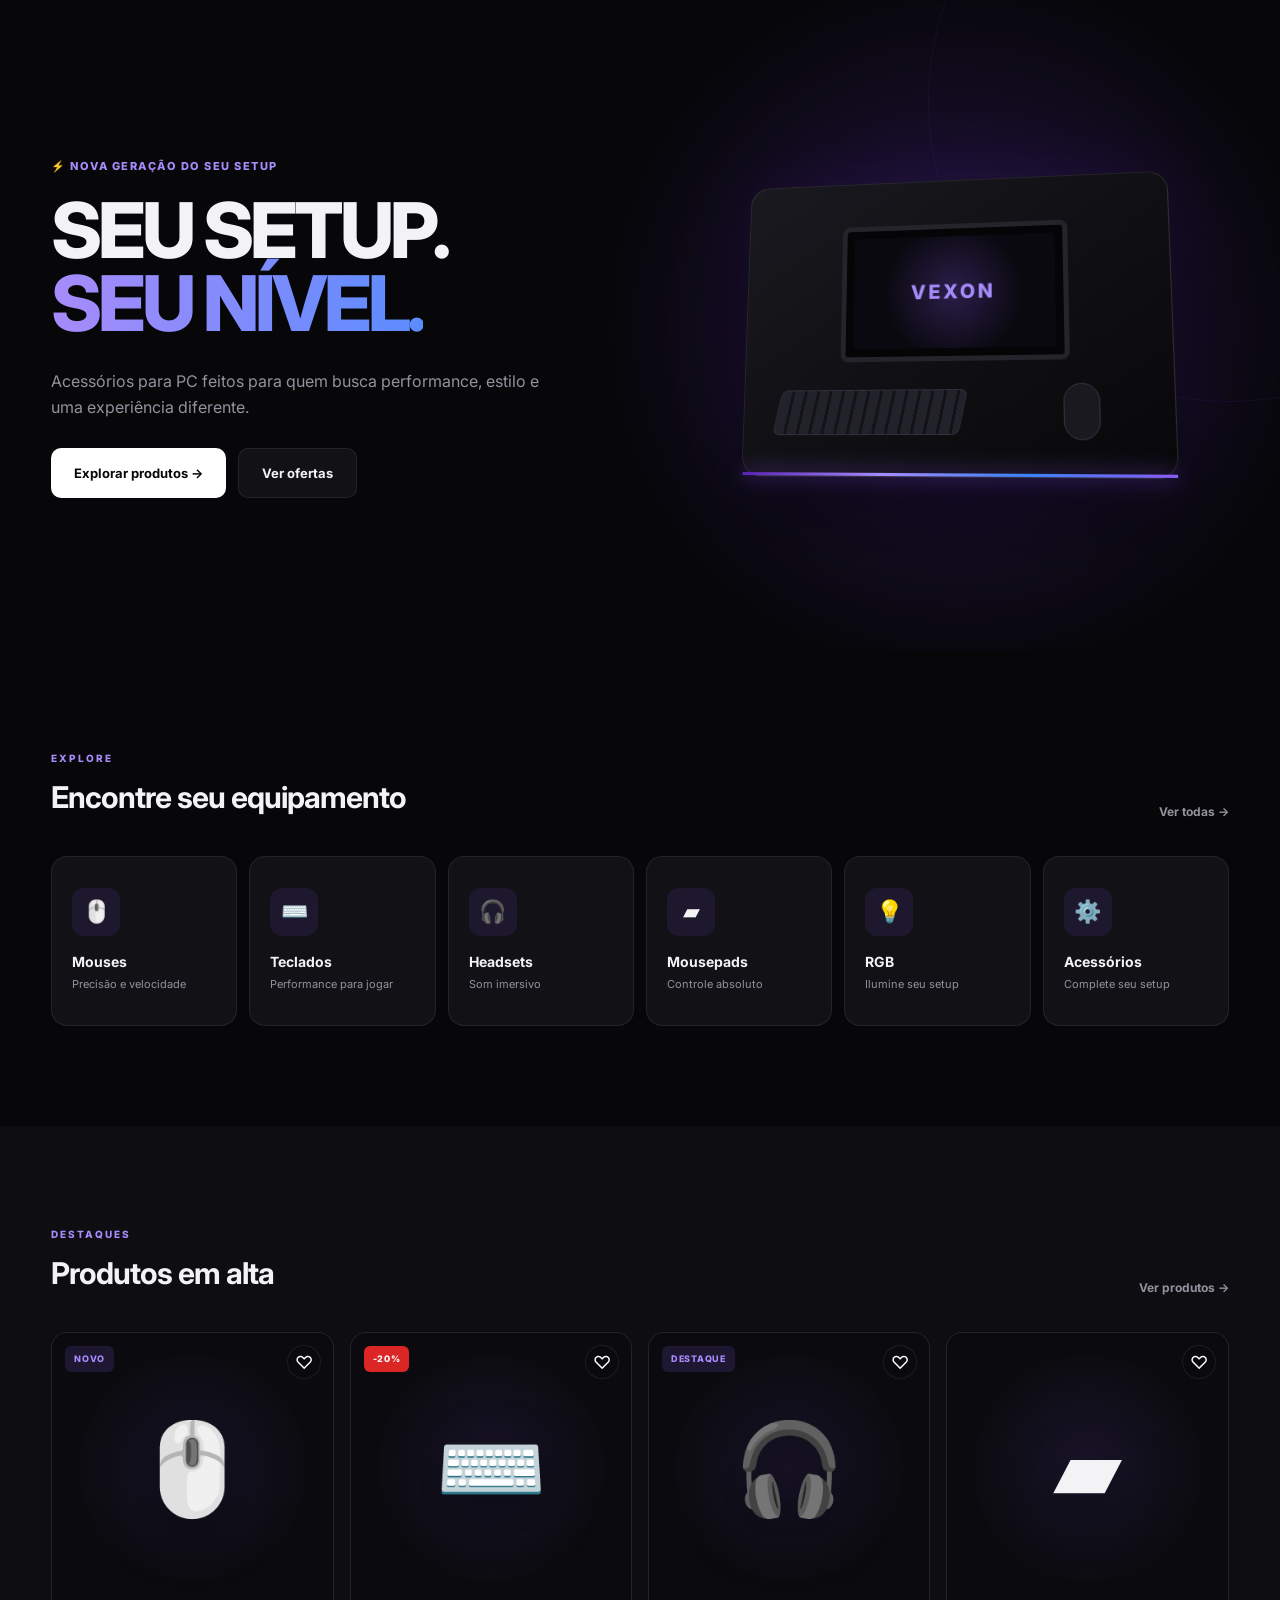
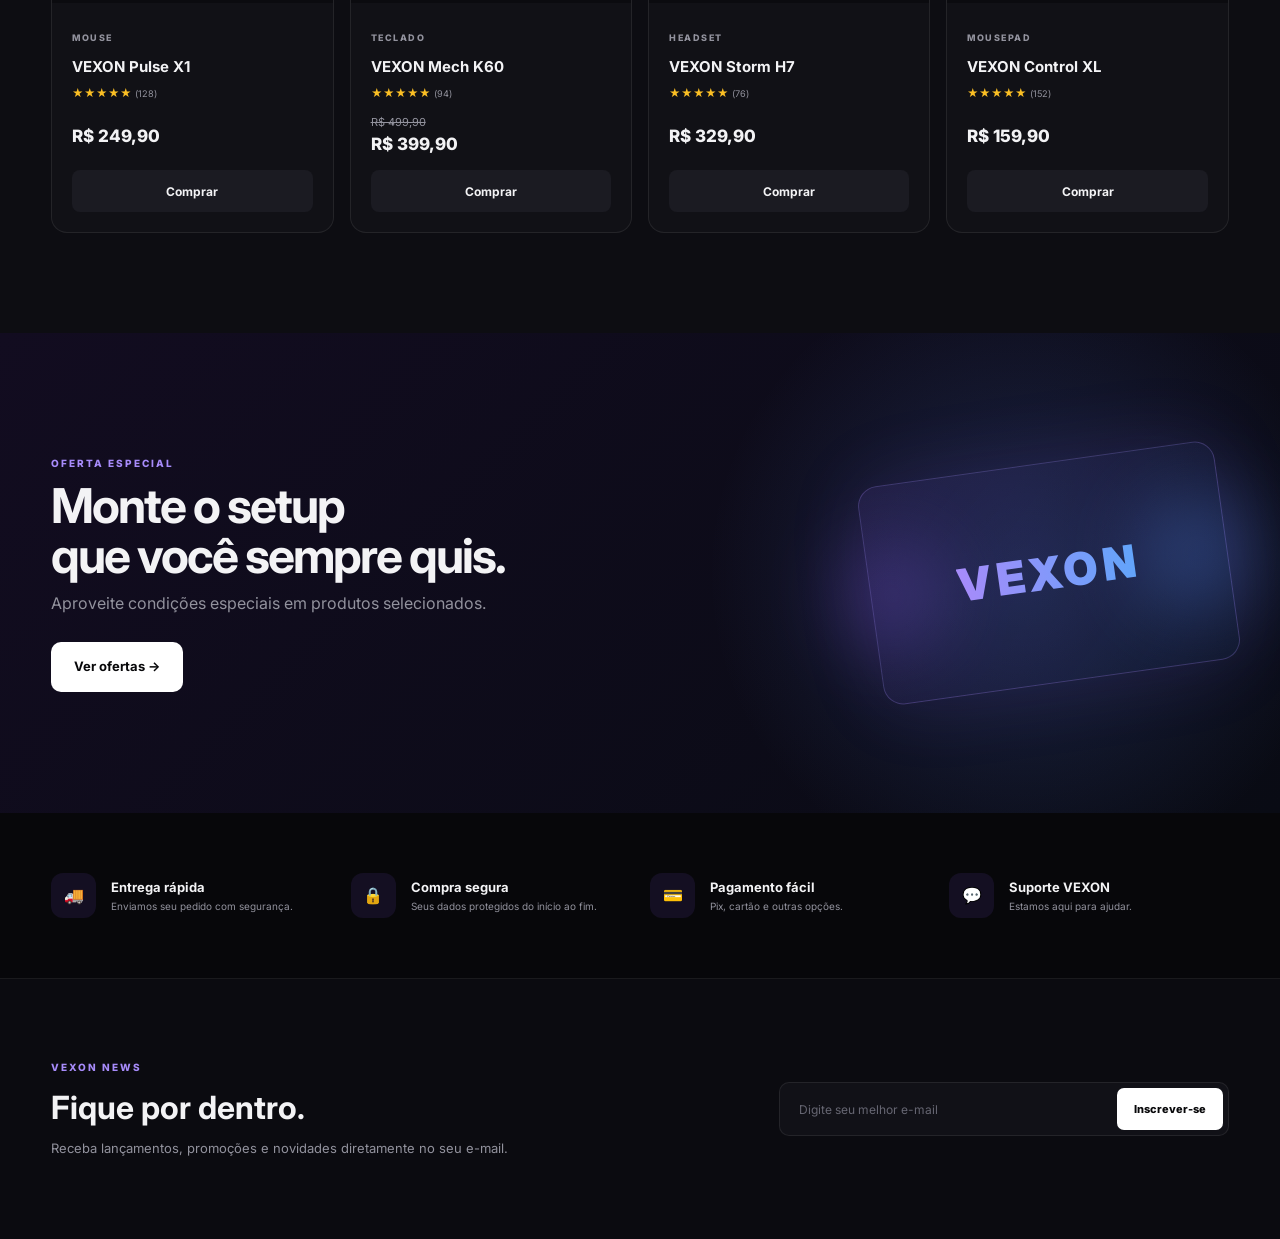
==== index.html @ e491b1be "Add files via upload" ====
<!DOCTYPE html>
    <html lang="pt-BR">
    <head>
        <meta charset="UTF-8">
        <meta name="viewport" content="width=device-width, initial-scale=1.0">
        <meta name="description" content="VEXON - Acessórios para PC. Seu setup, seu nível.">
        <title>VEXON | Seu setup, seu nível.</title>
        <link rel="stylesheet" href="style.css">
        <script src="js/utils.js" defer></script>
        <script src="js/produtos.js" defer></script>
        <script src="js/layout.js" defer></script>
        <script src="js/carrinho.js" defer></script>
        <script src="js/auth.js" defer></script>
        <script src="js/checkout.js" defer></script>
    </head>

    <body>
        
        

        <main>

            <!-- HERO -->
            <section class="hero">
                <div class="container hero-content">

                    <div class="hero-text">
                        <span class="hero-tag">⚡ NOVA GERAÇÃO DO SEU SETUP</span>

                        <h1>
                            SEU SETUP.<br>
                            <span>SEU NÍVEL.</span>
                        </h1>

                        <p>
                            Acessórios para PC feitos para quem busca
                            performance, estilo e uma experiência diferente.
                        </p>

                        <div class="hero-buttons">
                            <a href="produtos.html" class="btn btn-primary">
                                Explorar produtos →
                            </a>

                            <a href="ofertas.html" class="btn btn-secondary">
                                Ver ofertas
                            </a>
                        </div>
                    </div>

                    <div class="hero-visual">
                        <div class="glow"></div>

                        <div class="setup-card">
                            <div class="setup-lights"></div>

                            <div class="setup-monitor">
                                <div class="monitor-screen">
                                    <span>VEXON</span>
                                </div>
                            </div>

                            <div class="setup-keyboard"></div>
                            <div class="setup-mouse"></div>
                        </div>
                    </div>

                </div>
            </section>

            <!-- CATEGORIAS -->
            <section class="categories section">
                <div class="container">

                    <div class="section-heading">
                        <div>
                            <span class="section-label">EXPLORE</span>
                            <h2>Encontre seu equipamento</h2>
                        </div>

                        <a href="categorias.html" class="see-all">
                            Ver todas →
                        </a>
                    </div>

                    <div class="category-grid">

                        <a href="produtos.html?categoria=mouse" class="category-card">
                            <div class="category-icon">🖱️</div>
                            <h3>Mouses</h3>
                            <p>Precisão e velocidade</p>
                        </a>

                        <a href="produtos.html?categoria=teclado" class="category-card">
                            <div class="category-icon">⌨️</div>
                            <h3>Teclados</h3>
                            <p>Performance para jogar</p>
                        </a>

                        <a href="produtos.html?categoria=headset" class="category-card">
                            <div class="category-icon">🎧</div>
                            <h3>Headsets</h3>
                            <p>Som imersivo</p>
                        </a>

                        <a href="produtos.html?categoria=mousepad" class="category-card">
                            <div class="category-icon">▰</div>
                            <h3>Mousepads</h3>
                            <p>Controle absoluto</p>
                        </a>

                        <a href="produtos.html?categoria=rgb" class="category-card">
                            <div class="category-icon">💡</div>
                            <h3>RGB</h3>
                            <p>Ilumine seu setup</p>
                        </a>

                        <a href="produtos.html?categoria=acessorios" class="category-card">
                            <div class="category-icon">⚙️</div>
                            <h3>Acessórios</h3>
                            <p>Complete seu setup</p>
                        </a>

                    </div>

                </div>
            </section>

            <!-- PRODUTOS EM DESTAQUE -->
            <section class="products section">
                <div class="container">

                    <div class="section-heading">
                        <div>
                            <span class="section-label">DESTAQUES</span>
                            <h2>Produtos em alta</h2>
                        </div>

                        <a href="produtos.html" class="see-all">
                            Ver produtos →
                        </a>
                    </div>

                    <div class="product-grid">

                        <!-- PRODUTO 1 -->
                        <article class="product-card">

                            <div class="product-image">
                                <span class="product-badge">NOVO</span>
                                <div class="product-placeholder mouse">
                                    🖱️
                                </div>
                                <button class="favorite" aria-label="Adicionar aos favoritos">
                                    ♡
                                </button>
                            </div>

                            <div class="product-info">
                                <span class="product-category">MOUSE</span>

                                <h3>VEXON Pulse X1</h3>

                                <p class="rating">★★★★★ <small>(128)</small></p>

                                <div class="price">
                                    <span>R$ 249,90</span>
                                </div>

                                <a href="produto.html" class="product-button">
                                    Comprar
                                </a>
                            </div>

                        </article>

                        <!-- PRODUTO 2 -->
                        <article class="product-card">

                            <div class="product-image">
                                <span class="product-badge sale">-20%</span>
                                <div class="product-placeholder keyboard">
                                    ⌨️
                                </div>
                                <button class="favorite" aria-label="Adicionar aos favoritos">
                                    ♡
                                </button>
                            </div>

                            <div class="product-info">
                                <span class="product-category">TECLADO</span>

                                <h3>VEXON Mech K60</h3>

                                <p class="rating">★★★★★ <small>(94)</small></p>

                                <div class="price">
                                    <del>R$ 499,90</del>
                                    <span>R$ 399,90</span>
                                </div>

                                <a href="produto.html" class="product-button">
                                    Comprar
                                </a>
                            </div>

                        </article>

                        <!-- PRODUTO 3 -->
                        <article class="product-card">

                            <div class="product-image">
                                <span class="product-badge">DESTAQUE</span>
                                <div class="product-placeholder headset">
                                    🎧
                                </div>
                                <button class="favorite" aria-label="Adicionar aos favoritos">
                                    ♡
                                </button>
                            </div>

                            <div class="product-info">
                                <span class="product-category">HEADSET</span>

                                <h3>VEXON Storm H7</h3>

                                <p class="rating">★★★★★ <small>(76)</small></p>

                                <div class="price">
                                    <span>R$ 329,90</span>
                                </div>

                                <a href="produto.html" class="product-button">
                                    Comprar
                                </a>
                            </div>

                        </article>

                        <!-- PRODUTO 4 -->
                        <article class="product-card">

                            <div class="product-image">
                                <div class="product-placeholder mousepad">
                                    ▰
                                </div>
                                <button class="favorite" aria-label="Adicionar aos favoritos">
                                    ♡
                                </button>
                            </div>

                            <div class="product-info">
                                <span class="product-category">MOUSEPAD</span>

                                <h3>VEXON Control XL</h3>

                                <p class="rating">★★★★★ <small>(152)</small></p>

                                <div class="price">
                                    <span>R$ 159,90</span>
                                </div>

                                <a href="produto.html" class="product-button">
                                    Comprar
                                </a>
                            </div>

                        </article>

                    </div>

                </div>
            </section>

            <!-- BANNER -->
            <section class="promo">
                <div class="container promo-content">

                    <div>
                        <span class="section-label">OFERTA ESPECIAL</span>

                        <h2>
                            Monte o setup<br>
                            que você sempre quis.
                        </h2>

                        <p>
                            Aproveite condições especiais em produtos selecionados.
                        </p>

                        <a href="ofertas.html" class="btn btn-primary">
                            Ver ofertas →
                        </a>
                    </div>

                    <div class="promo-decoration">
                        <span>VEXON</span>
                    </div>

                </div>
            </section>

            <!-- BENEFÍCIOS -->
            <section class="benefits section">
                <div class="container">

                    <div class="benefits-grid">

                        <div class="benefit">
                            <div class="benefit-icon">🚚</div>
                            <div>
                                <h3>Entrega rápida</h3>
                                <p>Enviamos seu pedido com segurança.</p>
                            </div>
                        </div>

                        <div class="benefit">
                            <div class="benefit-icon">🔒</div>
                            <div>
                                <h3>Compra segura</h3>
                                <p>Seus dados protegidos do início ao fim.</p>
                            </div>
                        </div>

                        <div class="benefit">
                            <div class="benefit-icon">💳</div>
                            <div>
                                <h3>Pagamento fácil</h3>
                                <p>Pix, cartão e outras opções.</p>
                            </div>
                        </div>

                        <div class="benefit">
                            <div class="benefit-icon">💬</div>
                            <div>
                                <h3>Suporte VEXON</h3>
                                <p>Estamos aqui para ajudar.</p>
                            </div>
                        </div>

                    </div>

                </div>
            </section>

            <!-- NEWSLETTER -->
            <section class="newsletter">
                <div class="container newsletter-content">

                    <div>
                        <span class="section-label">VEXON NEWS</span>
                        <h2>Fique por dentro.</h2>
                        <p>
                            Receba lançamentos, promoções e novidades
                            diretamente no seu e-mail.
                        </p>
                    </div>

                    <form class="newsletter-form">
                        <input
                            type="email"
                            placeholder="Digite seu melhor e-mail"
                            required
                        >
                        <button type="submit">Inscrever-se</button>
                    </form>

                </div>
            </section>

        </main>
        

    </body>
    </html>
---- style.css ----
@import url("https://fonts.googleapis.com/css2?family=Inter:wght@400;500;600;700;800&display=swap");

/* =========================================
   VEXON
   Seu setup, seu nível.
========================================= */

/* RESET */
* {
    margin: 0;
    padding: 0;
    box-sizing: border-box;
}

:root {
    --bg: #07070a;
    --bg-secondary: #0d0d12;
    --card: #111116;
    --card-hover: #17171e;

    --white: #ffffff;
    --text: #f3f3f5;
    --muted: #92929d;

    --purple: #8b5cf6;
    --purple-light: #a78bfa;
    --blue: #5b8cff;

    --border: rgba(255, 255, 255, 0.08);

    --container: 1200px;
    --radius: 16px;
}

html {
    scroll-behavior: smooth;
}

body {
    background: var(--bg);
    color: var(--text);
    font-family: "Inter", sans-serif;
    line-height: 1.6;
}

a {
    color: inherit;
    text-decoration: none;
}

button,
input {
    font-family: inherit;
}

button {
    cursor: pointer;
}

.container {
    width: min(92%, var(--container));
    margin: 0 auto;
}

.section {
    padding: 100px 0;
}

/* =========================================
   TOP BAR
========================================= */

.top-bar {
    background: linear-gradient(
        90deg,
        #5b21b6,
        #7c3aed,
        #4f46e5
    );

    text-align: center;
    padding: 9px 15px;

    font-size: 12px;
    font-weight: 600;
    letter-spacing: 0.3px;
}

/* =========================================
   HEADER
========================================= */

.header {
    position: sticky;
    top: 0;
    z-index: 100;

    background: rgba(7, 7, 10, 0.88);
    backdrop-filter: blur(18px);

    border-bottom: 1px solid var(--border);
}

.header-content {
    min-height: 78px;

    display: flex;
    align-items: center;
    justify-content: space-between;

    gap: 30px;
}

.logo {
    font-size: 25px;
    font-weight: 800;
    letter-spacing: -1px;
}

.logo span {
    color: var(--purple-light);
}

.nav {
    display: flex;
    align-items: center;
    gap: 28px;
}

.nav a {
    position: relative;

    color: var(--muted);

    font-size: 13px;
    font-weight: 600;

    transition: 0.25s;
}

.nav a:hover,
.nav a.active {
    color: var(--white);
}

.nav a.active::after {
    content: "";

    position: absolute;
    left: 0;
    right: 0;
    bottom: -29px;

    height: 2px;

    background: var(--purple-light);
}

.header-actions {
    display: flex;
    align-items: center;
    gap: 10px;
}

.icon-button,
.cart-button {
    width: 42px;
    height: 42px;

    display: grid;
    place-items: center;

    border: 1px solid var(--border);
    border-radius: 12px;

    background: var(--card);

    transition: 0.25s;
}

.icon-button:hover,
.cart-button:hover {
    border-color: rgba(139, 92, 246, 0.5);
    background: var(--card-hover);
}

.cart-button {
    position: relative;
}

.cart-button span {
    position: absolute;

    top: -5px;
    right: -5px;

    width: 18px;
    height: 18px;

    display: grid;
    place-items: center;

    border-radius: 50%;

    background: var(--purple);
    color: white;

    font-size: 9px;
    font-weight: 800;
}

/* =========================================
   HERO
========================================= */

.hero {
    min-height: 650px;

    display: flex;
    align-items: center;

    position: relative;
    overflow: hidden;

    background:
        radial-gradient(
            circle at 75% 50%,
            rgba(124, 58, 237, 0.16),
            transparent 35%
        ),
        var(--bg);
}

.hero::before {
    content: "";

    position: absolute;

    width: 600px;
    height: 600px;

    right: -250px;
    top: -200px;

    border-radius: 50%;

    border: 1px solid rgba(139, 92, 246, 0.08);
}

.hero-content {
    display: grid;
    grid-template-columns: 1fr 1fr;

    align-items: center;

    gap: 70px;
}

.hero-text {
    position: relative;
    z-index: 2;
}

.hero-tag {
    display: inline-block;

    margin-bottom: 20px;

    color: var(--purple-light);

    font-size: 11px;
    font-weight: 800;

    letter-spacing: 1.5px;
}

.hero h1 {
    font-size: clamp(48px, 6vw, 82px);
    line-height: 0.95;

    letter-spacing: -4px;
    font-weight: 800;
}

.hero h1 span {
    color: transparent;

    background: linear-gradient(
        90deg,
        var(--purple-light),
        var(--blue)
    );

    background-clip: text;
    -webkit-background-clip: text;
}

.hero-text > p {
    max-width: 500px;

    margin: 28px 0;

    color: var(--muted);

    font-size: 16px;
}

.hero-buttons {
    display: flex;
    gap: 12px;
    flex-wrap: wrap;
}

.btn {
    display: inline-flex;

    align-items: center;
    justify-content: center;

    min-height: 50px;

    padding: 0 23px;

    border-radius: 10px;

    font-size: 13px;
    font-weight: 700;

    transition: 0.25s;
}

.btn-primary {
    background: var(--white);
    color: #08080a;
}

.btn-primary:hover {
    transform: translateY(-2px);

    background: var(--purple-light);
    color: white;

    box-shadow: 0 10px 30px rgba(139, 92, 246, 0.25);
}

.btn-secondary {
    border: 1px solid var(--border);
    background: var(--card);
}

.btn-secondary:hover {
    border-color: rgba(139, 92, 246, 0.5);
}

/* =========================================
   HERO VISUAL
========================================= */

.hero-visual {
    min-height: 430px;

    display: grid;
    place-items: center;

    position: relative;
}

.glow {
    position: absolute;

    width: 300px;
    height: 300px;

    border-radius: 50%;

    background: #7c3aed;

    filter: blur(130px);
    opacity: 0.22;
}

.setup-card {
    width: 430px;
    height: 300px;

    position: relative;

    transform: perspective(800px) rotateX(8deg) rotateY(-8deg);

    border-radius: 20px;

    background: linear-gradient(
        145deg,
        #19191f,
        #08080a
    );

    border: 1px solid rgba(255, 255, 255, 0.1);

    box-shadow:
        0 40px 80px rgba(0, 0, 0, 0.5),
        0 0 80px rgba(124, 58, 237, 0.12);
}

.setup-lights {
    position: absolute;

    left: 0;
    right: 0;
    bottom: 0;

    height: 3px;

    background: linear-gradient(
        90deg,
        #5b21b6,
        #a78bfa,
        #3b82f6,
        #8b5cf6
    );

    box-shadow: 0 0 20px #8b5cf6;
}

.setup-monitor {
    position: absolute;

    width: 230px;
    height: 140px;

    left: 100px;
    top: 45px;

    padding: 8px;

    border-radius: 8px;

    background: #050507;

    border: 5px solid #24242a;
}

.monitor-screen {
    width: 100%;
    height: 100%;

    display: grid;
    place-items: center;

    border-radius: 3px;

    background:
        radial-gradient(
            circle,
            rgba(139, 92, 246, 0.25),
            transparent 60%
        ),
        #0a0910;

    color: var(--purple-light);

    font-size: 20px;
    font-weight: 800;

    letter-spacing: 3px;
}

.setup-keyboard {
    position: absolute;

    width: 190px;
    height: 45px;

    left: 35px;
    bottom: 40px;

    border-radius: 7px;

    background:
        repeating-linear-gradient(
            90deg,
            #22222a 0 10px,
            #121218 10px 13px
        );

    border: 1px solid #30303a;

    transform: skewX(-12deg);
}

.setup-mouse {
    position: absolute;

    width: 35px;
    height: 55px;

    right: 70px;
    bottom: 35px;

    border-radius: 18px;

    background: #19191f;

    border: 1px solid #34343e;
}

/* =========================================
   SECTION HEADING
========================================= */

.section-heading {
    display: flex;
    align-items: end;
    justify-content: space-between;

    margin-bottom: 35px;
}

.section-label {
    display: block;

    margin-bottom: 7px;

    color: var(--purple-light);

    font-size: 10px;
    font-weight: 800;

    letter-spacing: 2px;
}

.section-heading h2 {
    font-size: 30px;
    letter-spacing: -1px;
}

.see-all {
    color: var(--muted);

    font-size: 12px;
    font-weight: 700;

    transition: 0.2s;
}

.see-all:hover {
    color: white;
}

/* =========================================
   CATEGORIES
========================================= */

.category-grid {
    display: grid;

    grid-template-columns: repeat(6, 1fr);

    gap: 12px;
}

.category-card {
    min-height: 170px;

    display: flex;
    flex-direction: column;

    justify-content: center;

    padding: 20px;

    border: 1px solid var(--border);
    border-radius: var(--radius);

    background: var(--card);

    transition: 0.3s;
}

.category-card:hover {
    transform: translateY(-5px);

    border-color: rgba(139, 92, 246, 0.4);

    background: var(--card-hover);
}

.category-icon {
    width: 48px;
    height: 48px;

    display: grid;
    place-items: center;

    margin-bottom: 15px;

    border-radius: 12px;

    background: rgba(139, 92, 246, 0.1);

    font-size: 22px;
}

.category-card h3 {
    font-size: 14px;
    margin-bottom: 3px;
}

.category-card p {
    color: var(--muted);
    font-size: 11px;
}

/* =========================================
   PRODUCTS
========================================= */

.products {
    background: var(--bg-secondary);
}

.product-grid {
    display: grid;

    grid-template-columns: repeat(4, 1fr);

    gap: 16px;
}

.product-card {
    overflow: hidden;

    border: 1px solid var(--border);
    border-radius: var(--radius);

    background: var(--card);

    transition: 0.3s;
}

.product-card:hover {
    transform: translateY(-5px);

    border-color: rgba(139, 92, 246, 0.3);
}

.product-image {
    height: 270px;

    position: relative;

    display: grid;
    place-items: center;

    overflow: hidden;

    background:
        radial-gradient(
            circle at center,
            rgba(139, 92, 246, 0.12),
            transparent 60%
        ),
        #0b0b0f;
}

.product-placeholder {
    font-size: 90px;

    filter: drop-shadow(
        0 15px 25px rgba(0, 0, 0, 0.5)
    );

    transition: 0.3s;
}

.product-card:hover .product-placeholder {
    transform: scale(1.08);
}

.product-badge {
    position: absolute;

    top: 13px;
    left: 13px;

    padding: 6px 9px;

    border-radius: 6px;

    background: rgba(139, 92, 246, 0.15);

    color: var(--purple-light);

    font-size: 9px;
    font-weight: 800;

    letter-spacing: 0.7px;
}

.product-badge.sale {
    background: #dc2626;
    color: white;
}

.favorite {
    position: absolute;

    top: 12px;
    right: 12px;

    width: 34px;
    height: 34px;

    border: 1px solid var(--border);
    border-radius: 50%;

    background: rgba(10, 10, 14, 0.8);

    color: white;

    font-size: 18px;

    transition: 0.2s;
}

.favorite:hover {
    color: #f43f5e;
    border-color: rgba(244, 63, 94, 0.4);
}

.product-info {
    padding: 20px;
}

.product-category {
    color: var(--muted);

    font-size: 9px;
    font-weight: 800;

    letter-spacing: 1.5px;
}

.product-info h3 {
    margin: 6px 0;

    font-size: 15px;
}

.rating {
    color: #fbbf24;

    font-size: 11px;
}

.rating small {
    color: var(--muted);
}

.price {
    min-height: 48px;

    display: flex;
    flex-direction: column;

    justify-content: center;

    margin: 10px 0;
}

.price del {
    color: var(--muted);
    font-size: 11px;
}

.price span {
    font-size: 17px;
    font-weight: 800;
}

.product-button {
    width: 100%;
    min-height: 42px;

    display: grid;
    place-items: center;

    border-radius: 8px;

    background: #1b1b22;

    font-size: 12px;
    font-weight: 700;

    transition: 0.2s;
}

.product-button:hover {
    background: var(--purple);
}

/* =========================================
   PROMO
========================================= */

.promo {
    padding: 90px 0;

    overflow: hidden;

    background:
        radial-gradient(
            circle at 80% 50%,
            rgba(91, 140, 255, 0.2),
            transparent 30%
        ),
        linear-gradient(
            135deg,
            #120c20,
            #090b14
        );
}

.promo-content {
    min-height: 300px;

    display: flex;
    align-items: center;
    justify-content: space-between;

    gap: 40px;

    position: relative;
}

.promo h2 {
    margin: 10px 0;

    font-size: clamp(32px, 4vw, 48px);

    line-height: 1.05;
    letter-spacing: -2px;
}

.promo p {
    margin-bottom: 25px;

    color: var(--muted);
}

.promo-decoration {
    width: 360px;
    height: 220px;

    display: grid;
    place-items: center;

    position: relative;

    transform: rotate(-8deg);

    border: 1px solid rgba(167, 139, 250, 0.25);
    border-radius: 20px;

    background:
        linear-gradient(
            135deg,
            rgba(139, 92, 246, 0.12),
            rgba(59, 130, 246, 0.05)
        );

    box-shadow:
        0 0 80px rgba(139, 92, 246, 0.12);
}

.promo-decoration::before,
.promo-decoration::after {
    content: "";

    position: absolute;

    border-radius: 50%;

    background: var(--purple);

    filter: blur(40px);

    opacity: 0.3;
}

.promo-decoration::before {
    width: 100px;
    height: 100px;

    left: -30px;
}

.promo-decoration::after {
    width: 120px;
    height: 120px;

    right: -30px;

    background: var(--blue);
}

.promo-decoration span {
    position: relative;
    z-index: 2;

    font-size: 45px;
    font-weight: 900;

    letter-spacing: 5px;

    color: transparent;

    background: linear-gradient(
        90deg,
        #a78bfa,
        #60a5fa
    );

    background-clip: text;
    -webkit-background-clip: text;
}

/* =========================================
   BENEFITS
========================================= */

.benefits {
    padding: 60px 0;

    border-bottom: 1px solid var(--border);
}

.benefits-grid {
    display: grid;

    grid-template-columns: repeat(4, 1fr);

    gap: 20px;
}

.benefit {
    display: flex;
    align-items: center;

    gap: 15px;
}

.benefit-icon {
    min-width: 45px;
    height: 45px;

    display: grid;
    place-items: center;

    border-radius: 12px;

    background: rgba(139, 92, 246, 0.1);
}

.benefit h3 {
    font-size: 13px;
}

.benefit p {
    color: var(--muted);
    font-size: 10px;
}

/* =========================================
   NEWSLETTER
========================================= */

.newsletter {
    padding: 80px 0;

    background: #0b0b10;
}

.newsletter-content {
    display: flex;

    align-items: center;
    justify-content: space-between;

    gap: 50px;
}

.newsletter h2 {
    font-size: 32px;

    margin-bottom: 5px;
}

.newsletter p {
    max-width: 500px;

    color: var(--muted);

    font-size: 13px;
}

.newsletter-form {
    width: min(100%, 450px);

    display: flex;

    padding: 5px;

    border: 1px solid var(--border);
    border-radius: 10px;

    background: #111117;
}

.newsletter-form input {
    width: 100%;

    min-width: 0;

    border: 0;
    outline: 0;

    padding: 0 14px;

    background: transparent;

    color: white;

    font-size: 12px;
}

.newsletter-form input::placeholder {
    color: #666672;
}

.newsletter-form button {
    min-height: 42px;

    padding: 0 17px;

    border: 0;
    border-radius: 7px;

    background: var(--white);
    color: #08080a;

    font-size: 11px;
    font-weight: 800;

    white-space: nowrap;

    transition: 0.2s;
}

.newsletter-form button:hover {
    background: var(--purple-light);
    color: white;
}

/* =========================================
   FOOTER
========================================= */

.footer {
    padding-top: 70px;

    background: #050507;
}

.footer-grid {
    display: grid;

    grid-template-columns: 2fr 1fr 1fr 1.3fr;

    gap: 50px;

    padding-bottom: 60px;
}

.footer-brand p {
    margin: 15px 0 20px;

    color: var(--muted);

    font-size: 12px;
}

.socials {
    display: flex;
    gap: 8px;
}

.socials a {
    width: 34px;
    height: 34px;

    display: grid;
    place-items: center;

    border: 1px solid var(--border);
    border-radius: 8px;

    color: var(--muted);

    font-size: 9px;
    font-weight: 800;

    transition: 0.2s;
}

.socials a:hover {
    color: white;
    border-color: var(--purple);
}

.footer-column {
    display: flex;
    flex-direction: column;

    gap: 10px;
}

.footer-column h3 {
    margin-bottom: 8px;

    font-size: 12px;
}

.footer-column a,
.footer-column p {
    color: var(--muted);

    font-size: 11px;

    transition: 0.2s;
}

.footer-column a:hover {
    color: white;
}

.footer-bottom {
    display: flex;
    justify-content: space-between;

    padding: 20px 0;

    border-top: 1px solid var(--border);

    color: #5d5d68;

    font-size: 10px;
}

/* =========================================
   RESPONSIVIDADE
========================================= */

@media (max-width: 1050px) {

    .nav {
        gap: 15px;
    }

    .nav a {
        font-size: 11px;
    }

    .category-grid {
        grid-template-columns: repeat(3, 1fr);
    }

    .product-grid {
        grid-template-columns: repeat(2, 1fr);
    }

    .benefits-grid {
        grid-template-columns: repeat(2, 1fr);
    }

}

@media (max-width: 800px) {

    .header-content {
        min-height: 68px;
    }

    .nav {
        display: none;
    }

    .hero {
        padding: 70px 0;
    }

    .hero-content {
        grid-template-columns: 1fr;

        text-align: center;
    }

    .hero-text > p {
        margin-left: auto;
        margin-right: auto;
    }

    .hero-buttons {
        justify-content: center;
    }

    .hero-visual {
        min-height: 350px;
    }

    .setup-card {
        transform: scale(0.8);
    }

    .promo-content {
        flex-direction: column;
        text-align: center;
    }

    .newsletter-content {
        flex-direction: column;
        align-items: stretch;
    }

    .newsletter-content > div {
        text-align: center;
    }

    .newsletter p {
        margin: auto;
    }

    .newsletter-form {
        margin: auto;
    }

    .footer-grid {
        grid-template-columns: repeat(2, 1fr);
    }

}

@media (max-width: 550px) {

    .section {
        padding: 70px 0;
    }

    .hero h1 {
        font-size: 50px;
        letter-spacing: -3px;
    }

    .hero-visual {
        min-height: 260px;
    }

    .setup-card {
        transform: scale(0.6);
    }

    .category-grid {
        grid-template-columns: repeat(2, 1fr);
    }

    .category-card {
        min-height: 140px;
    }

    .product-grid {
        grid-template-columns: 1fr;
    }

    .product-image {
        height: 300px;
    }

    .benefits-grid {
        grid-template-columns: 1fr;
    }

    .promo-decoration {
        width: 280px;
        height: 180px;
    }

    .promo-decoration span {
        font-size: 32px;
    }

    .footer-grid {
        grid-template-columns: 1fr;
        gap: 35px;
    }

    .footer-bottom {
        flex-direction: column;
        gap: 5px;
    }

    .newsletter-form {
        flex-direction: column;
        gap: 5px;
        padding: 5px;
    }

    .newsletter-form input {
        min-height: 42px;
    }

}
/* =========================================
   PÁGINAS INTERNAS
========================================= */

.page-header {
    padding: 100px 0 70px;
    background:
        radial-gradient(
            circle at 70% 50%,
            rgba(139, 92, 246, 0.12),
            transparent 35%
        ),
        var(--bg-secondary);

    border-bottom: 1px solid var(--border);
}

.page-header h1 {
    margin: 10px 0;

    font-size: clamp(40px, 5vw, 64px);
    line-height: 1;
    letter-spacing: -3px;
}

.page-header p {
    color: var(--muted);
    font-size: 14px;
}


/* =========================================
   FILTROS / PRODUTOS
========================================= */

.shop-layout {
    display: grid;
    grid-template-columns: 220px 1fr;
    gap: 35px;
}

.filters {
    height: fit-content;

    padding: 22px;

    border: 1px solid var(--border);
    border-radius: var(--radius);

    background: var(--card);
}

.filters h3 {
    margin-bottom: 25px;
    font-size: 15px;
}

.filter-group {
    padding: 20px 0;

    border-top: 1px solid var(--border);
}

.filter-group h4 {
    margin-bottom: 15px;
    font-size: 12px;
}

.filter-group label {
    display: flex;
    align-items: center;

    gap: 8px;

    margin: 10px 0;

    color: var(--muted);

    font-size: 11px;

    cursor: pointer;
}

.filter-group input {
    accent-color: var(--purple);
}

.shop-top {
    display: flex;
    align-items: center;
    justify-content: space-between;

    margin-bottom: 20px;
}

.shop-top p {
    color: var(--muted);
    font-size: 12px;
}

.shop-top select {
    padding: 10px 13px;

    border: 1px solid var(--border);
    border-radius: 8px;

    outline: none;

    background: var(--card);
    color: white;

    font-size: 11px;
}


/* =========================================
   CATEGORIAS
========================================= */

.category-grid-large {
    grid-template-columns: repeat(3, 1fr);
}

.category-grid-large .category-card {
    min-height: 210px;
}

.category-grid-large .category-icon {
    width: 60px;
    height: 60px;

    font-size: 28px;
}


/* =========================================
   PRODUTO INDIVIDUAL
========================================= */

.product-detail {
    padding-top: 80px;
}

.product-detail-grid {
    display: grid;
    grid-template-columns: 1fr 1fr;

    gap: 70px;

    align-items: center;
}

.product-detail-image {
    min-height: 550px;

    display: grid;
    place-items: center;

    position: relative;

    border: 1px solid var(--border);
    border-radius: 20px;

    background:
        radial-gradient(
            circle,
            rgba(139, 92, 246, 0.15),
            transparent 60%
        ),
        var(--card);
}

.detail-product-placeholder {
    font-size: 170px;

    filter:
        drop-shadow(0 30px 35px rgba(0, 0, 0, 0.6))
        drop-shadow(0 0 40px rgba(139, 92, 246, 0.15));
}

.product-detail-info h1 {
    margin: 8px 0 10px;

    font-size: clamp(36px, 4vw, 54px);
    line-height: 1;
    letter-spacing: -2px;
}

.product-detail-info .rating {
    margin-bottom: 25px;
}

.product-detail-info .rating span {
    color: var(--muted);
    margin-left: 5px;
}

.detail-description {
    max-width: 550px;

    margin-bottom: 25px;

    color: var(--muted);

    font-size: 14px;
}

.detail-price {
    margin-bottom: 8px;

    font-size: 30px;
    font-weight: 800;
}

.stock {
    margin-bottom: 20px;

    color: #4ade80;

    font-size: 11px;
    font-weight: 700;
}

.quantity {
    width: fit-content;

    display: flex;
    align-items: center;

    margin-bottom: 15px;

    border: 1px solid var(--border);
    border-radius: 8px;

    overflow: hidden;
}

.quantity button {
    width: 38px;
    height: 38px;

    border: 0;

    background: var(--card);
    color: white;

    font-size: 16px;
}

.quantity span {
    width: 38px;

    text-align: center;

    font-size: 12px;
}

.add-cart {
    width: 100%;
    margin-bottom: 30px;
}

.product-specs {
    display: grid;
    grid-template-columns: 1fr 1fr;

    border-top: 1px solid var(--border);
}

.product-specs div {
    padding: 15px;

    border-bottom: 1px solid var(--border);
}

.product-specs strong,
.product-specs span {
    display: block;
}

.product-specs strong {
    margin-bottom: 3px;

    font-size: 10px;
    color: var(--muted);
}

.product-specs span {
    font-size: 12px;
}


/* =========================================
   CARRINHO
========================================= */

.cart-layout {
    display: grid;

    grid-template-columns: 1fr 350px;

    gap: 30px;

    align-items: start;
}

.cart-items {
    display: flex;
    flex-direction: column;

    gap: 12px;
}

.cart-item {
    min-height: 130px;

    display: grid;

    grid-template-columns: 90px 1fr auto auto;

    align-items: center;

    gap: 20px;

    padding: 15px;

    border: 1px solid var(--border);
    border-radius: var(--radius);

    background: var(--card);
}

.cart-product-image {
    width: 90px;
    height: 90px;

    display: grid;
    place-items: center;

    border-radius: 10px;

    background: #0b0b0f;

    font-size: 40px;
}

.cart-product-info h3 {
    margin: 5px 0;

    font-size: 14px;
}

.cart-product-info p {
    color: var(--muted);

    font-size: 12px;
}

.cart-item > strong {
    font-size: 13px;
}

.cart-summary {
    padding: 25px;

    border: 1px solid var(--border);
    border-radius: var(--radius);

    background: var(--card);
}

.cart-summary h2 {
    margin-bottom: 25px;

    font-size: 18px;
}

.cart-summary > div {
    display: flex;
    justify-content: space-between;

    margin: 14px 0;

    color: var(--muted);

    font-size: 12px;
}

.cart-summary strong {
    color: white;
}

.cart-summary hr {
    border: 0;
    border-top: 1px solid var(--border);
}

.cart-summary .cart-total {
    margin: 20px 0;

    color: white;

    font-size: 15px;
}

.cart-summary .cart-total strong {
    font-size: 20px;
}

.checkout-button {
    width: 100%;

    border: 0;
}

.continue-shopping {
    display: block;

    margin-top: 18px;

    text-align: center;

    color: var(--muted);

    font-size: 11px;
}


/* =========================================
   SOBRE
========================================= */

.about-grid {
    display: grid;

    grid-template-columns: 1fr 1fr;

    gap: 80px;
}

.about-grid h2 {
    font-size: clamp(40px, 5vw, 65px);

    line-height: 0.95;
    letter-spacing: -3px;
}

.about-text {
    color: var(--muted);

    font-size: 14px;
}

.about-text p {
    margin-bottom: 20px;
}


/* =========================================
   CONTATO
========================================= */

.contact-grid {
    display: grid;

    grid-template-columns: 0.8fr 1.2fr;

    gap: 80px;
}

.contact-info h2 {
    margin: 8px 0 15px;

    font-size: 35px;
}

.contact-info > p {
    margin-bottom: 35px;

    color: var(--muted);

    font-size: 13px;
}

.contact-item {
    display: flex;

    align-items: center;

    gap: 15px;

    margin-bottom: 20px;
}

.contact-item > span {
    width: 45px;
    height: 45px;

    display: grid;
    place-items: center;

    border-radius: 10px;

    background: rgba(139, 92, 246, 0.1);
}

.contact-item strong {
    display: block;

    font-size: 12px;
}

.contact-item p {
    color: var(--muted);

    font-size: 11px;
}

.contact-form {
    display: flex;
    flex-direction: column;

    gap: 8px;

    padding: 30px;

    border: 1px solid var(--border);
    border-radius: var(--radius);

    background: var(--card);
}

.contact-form label {
    margin-top: 8px;

    font-size: 11px;
    font-weight: 600;
}

.contact-form input,
.contact-form select,
.contact-form textarea {
    width: 100%;

    padding: 13px;

    outline: none;

    border: 1px solid var(--border);
    border-radius: 8px;

    background: #0b0b0f;
    color: white;

    font-size: 12px;
}

.contact-form textarea {
    resize: vertical;
}

.contact-form input:focus,
.contact-form select:focus,
.contact-form textarea:focus {
    border-color: var(--purple);
}

.contact-form button {
    margin-top: 15px;

    border: 0;
}


/* =========================================
   LOGIN / CADASTRO
========================================= */

.auth-body {
    min-height: 100vh;

    display: grid;
    place-items: center;

    padding: 40px 15px;

    background:
        radial-gradient(
            circle at center,
            rgba(124, 58, 237, 0.13),
            transparent 40%
        ),
        var(--bg);
}

.auth-container {
    width: min(100%, 430px);
}

.auth-logo {
    display: block;

    width: fit-content;

    margin: 0 auto 30px;
}

.auth-card {
    padding: 35px;

    border: 1px solid var(--border);
    border-radius: 18px;

    background: rgba(17, 17, 22, 0.9);

    box-shadow: 0 30px 80px rgba(0, 0, 0, 0.4);
}

.auth-card h1 {
    margin: 5px 0;

    font-size: 30px;
}

.auth-card > p {
    margin-bottom: 25px;

    color: var(--muted);

    font-size: 12px;
}

.auth-card form {
    display: flex;
    flex-direction: column;

    gap: 8px;
}

.auth-card form label {
    margin-top: 8px;

    font-size: 11px;
    font-weight: 600;
}

.auth-card form input {
    padding: 13px;

    outline: none;

    border: 1px solid var(--border);
    border-radius: 8px;

    background: #0b0b0f;
    color: white;

    font-size: 12px;
}

.auth-card form input:focus {
    border-color: var(--purple);
}

.auth-options {
    display: flex;

    justify-content: space-between;

    align-items: center;

    margin: 8px 0 15px;

    font-size: 10px;
}

.auth-options label {
    display: flex;
    align-items: center;

    gap: 5px;

    color: var(--muted);
}

.auth-options input {
    accent-color: var(--purple);
}

.auth-options a,
.auth-register a {
    color: var(--purple-light);
}

.auth-button {
    width: 100%;

    border: 0;

    margin-top: 8px;
}

.auth-divider {
    display: flex;
    align-items: center;

    gap: 10px;

    margin: 25px 0;

    color: var(--muted);

    font-size: 10px;
}

.auth-divider::before,
.auth-divider::after {
    content: "";

    height: 1px;

    flex: 1;

    background: var(--border);
}

.auth-register {
    margin: 0 !important;

    text-align: center;

    font-size: 11px !important;
}


/* =========================================
   RESPONSIVIDADE DAS NOVAS PÁGINAS
========================================= */

@media (max-width: 900px) {

    .shop-layout {
        grid-template-columns: 1fr;
    }

    .filters {
        display: none;
    }

    .product-detail-grid,
    .about-grid,
    .contact-grid {
        grid-template-columns: 1fr;
        gap: 40px;
    }

    .product-detail-image {
        min-height: 400px;
    }

    .cart-layout {
        grid-template-columns: 1fr;
    }

}

@media (max-width: 600px) {

    .page-header {
        padding: 70px 0 50px;
    }

    .category-grid-large {
        grid-template-columns: 1fr;
    }

    .shop-top {
        align-items: flex-start;
        gap: 15px;
    }

    .cart-item {
        grid-template-columns: 70px 1fr;
    }

    .cart-product-image {
        width: 70px;
        height: 70px;
    }

    .cart-item .quantity {
        grid-column: 2;
    }

    .cart-item > strong {
        grid-column: 2;
    }

    .product-detail-image {
        min-height: 300px;
    }

    .detail-product-placeholder {
        font-size: 110px;
    }

    .contact-form,
    .auth-card {
        padding: 25px 20px;
    }

}
/* =========================================
   FORMULÁRIO DE CONTATO
========================================= */

.contact-form-card {
    background: var(--card);
    border: 1px solid var(--border);
    border-radius: 18px;
    padding: 35px;
}

.contact-form-card h2 {
    margin-bottom: 25px;
}

.form-group {
    display: flex;
    flex-direction: column;
    gap: 8px;
    margin-bottom: 20px;
}

.form-group label {
    font-size: 13px;
    font-weight: 600;
    color: var(--text);
}

.form-group input,
.form-group select,
.form-group textarea {
    width: 100%;
    padding: 14px 16px;

    background: #101014;
    color: #fff;

    border: 1px solid var(--border);
    border-radius: 10px;

    outline: none;

    font-family: inherit;
    font-size: 14px;

    transition: 0.2s ease;
}

.form-group input::placeholder,
.form-group textarea::placeholder {
    color: #777;
}

.form-group input:focus,
.form-group select:focus,
.form-group textarea:focus {
    border-color: #8b5cf6;

    box-shadow:
        0 0 0 3px rgba(139, 92, 246, 0.12);
}

.form-group textarea {
    resize: vertical;
    min-height: 140px;
}

.form-group select {
    cursor: pointer;
}

.form-group select option {
    background: #101014;
    color: #fff;
}

.contact-form-card .btn {
    width: 100%;
    margin-top: 5px;
}
    /* =========================================
   FORMULÁRIO DE CONTATO
========================================= */

.contact-form-card {
    background: var(--card);
    border: 1px solid var(--border);
    border-radius: 18px;
    padding: 35px;
}

.contact-form-card h2 {
    margin-bottom: 25px;
}

.form-group {
    display: flex;
    flex-direction: column;
    gap: 8px;
    margin-bottom: 20px;
}

.form-group label {
    font-size: 13px;
    font-weight: 600;
    color: var(--text);
}

.form-group input,
.form-group select,
.form-group textarea {
    width: 100%;
    padding: 14px 16px;

    background: #101014;
    color: #fff;

    border: 1px solid var(--border);
    border-radius: 10px;

    outline: none;

    font-family: inherit;
    font-size: 14px;

    transition: 0.2s ease;
}

.form-group input::placeholder,
.form-group textarea::placeholder {
    color: #777;
}

.form-group input:focus,
.form-group select:focus,
.form-group textarea:focus {
    border-color: #8b5cf6;

    box-shadow:
        0 0 0 3px rgba(139, 92, 246, 0.12);
}

.form-group textarea {
    resize: vertical;
    min-height: 140px;
}

.form-group select {
    cursor: pointer;
}

.form-group select option {
    background: #101014;
    color: #fff;
}

.contact-form-card .btn {
    width: 100%;
    margin-top: 5px;
}
/* =========================================
   CORREÇÃO - PÁGINA DE CONTATO
========================================= */

.contact-grid {
    display: grid;
    grid-template-columns: 0.9fr 1.1fr;
    gap: 40px;
    align-items: start;
}

.contact-info,
.contact-form-card {
    height: fit-content;
}

.contact-form-card {
    padding: 25px;
    margin: 0;
}

.contact-form-card .section-label {
    display: block;
    margin-bottom: 8px;
}

.contact-form-card h2 {
    margin: 0 0 20px 0;
}

.contact-form-card form {
    margin: 0;
    padding: 0;
}

.form-group {
    margin: 0 0 14px 0;
    padding: 0;
}

.form-group:last-of-type {
    margin-bottom: 16px;
}

.form-group label {
    display: block;
    margin: 0 0 6px 0;
}

.form-group input,
.form-group select,
.form-group textarea {
    display: block;
    width: 100%;
    box-sizing: border-box;
    margin: 0;
}

.form-group textarea {
    min-height: 110px;
    max-height: 180px;
}

.contact-form-card .btn {
    display: block;
    width: 100%;
    margin: 0;
}


/* Remove espaços exagerados da seção */

.contact-grid + * {
    margin-top: 0;
}


/* Celular */

@media (max-width: 768px) {

    .contact-grid {
        grid-template-columns: 1fr;
        gap: 25px;
    }

}
    
/* =========================================
   MENSAGEM / ESTADOS VAZIOS
========================================= */

.vexon-message {
    position: fixed;
    bottom: 25px;
    right: 25px;
    z-index: 99999;
    max-width: 350px;
    padding: 15px 20px;
    border: 1px solid rgba(139, 92, 246, 0.5);
    border-radius: 10px;
    background: #15151b;
    color: white;
    font-size: 13px;
    box-shadow: 0 15px 40px rgba(0, 0, 0, 0.5);
}

.empty-cart,
.empty-state {
    text-align: center;
    padding: 60px 20px;
    border: 1px solid var(--border);
    border-radius: 15px;
    background: var(--card);
}

.empty-cart-icon {
    font-size: 60px;
}

.empty-cart p,
.empty-state p {
    color: var(--muted);
    margin: 15px 0 25px;
}

.remove-product {
    border: 0;
    background: none;
    color: #888;
    cursor: pointer;
    font-size: 16px;
}

.favorite.is-active {
    color: var(--purple-light);
}
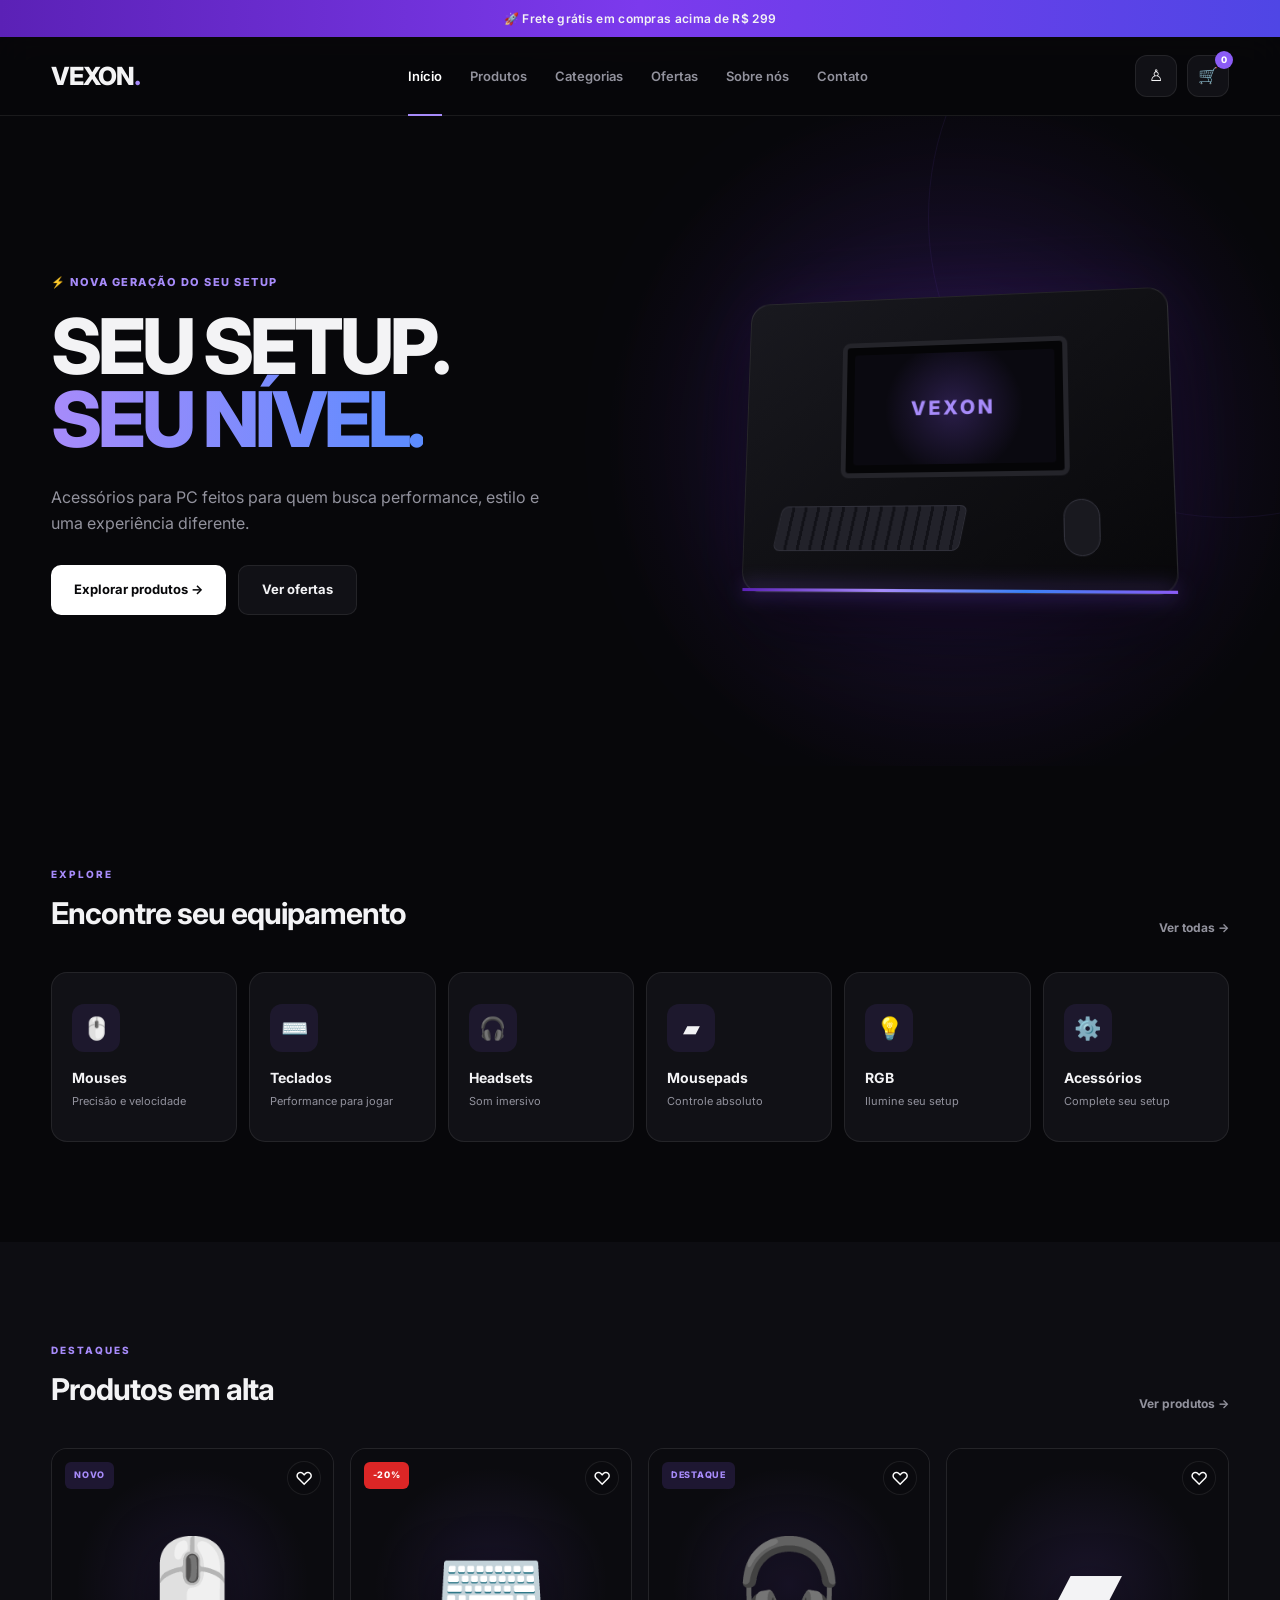
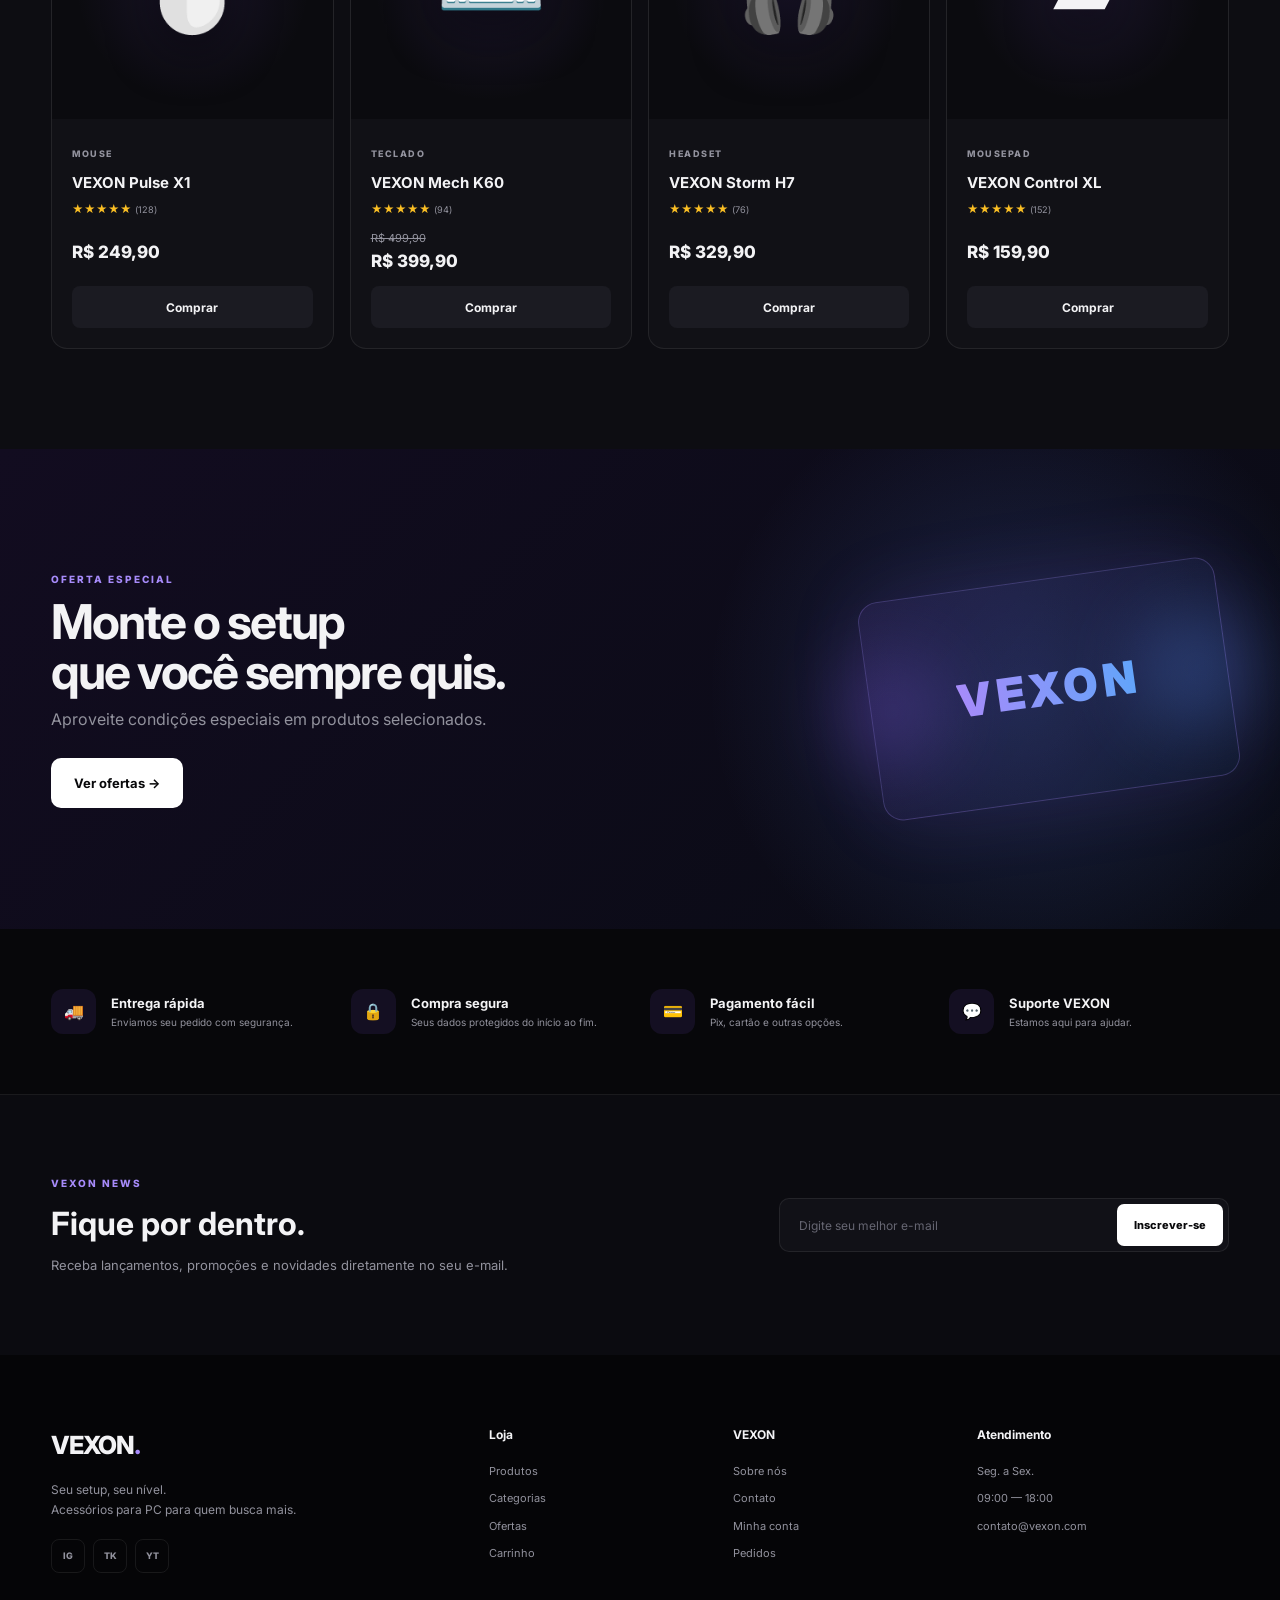
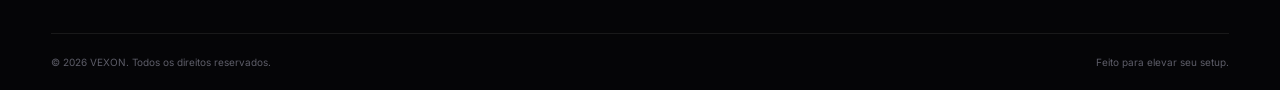
==== commit 0c3b7dba: "Restore index.html with original content" ====
--- a/index.html
+++ b/index.html
@@ -167,7 +167,7 @@
                                     <span>R$ 249,90</span>
                                 </div>
 
-                                <a href="produto.html" class="product-button">
+                                <a href="produto.html?id=1" class="product-button">
                                     Comprar
                                 </a>
                             </div>
@@ -199,7 +199,7 @@
                                     <span>R$ 399,90</span>
                                 </div>
 
-                                <a href="produto.html" class="product-button">
+                                <a href="produto.html?id=2" class="product-button">
                                     Comprar
                                 </a>
                             </div>
@@ -230,7 +230,7 @@
                                     <span>R$ 329,90</span>
                                 </div>
 
-                                <a href="produto.html" class="product-button">
+                                <a href="produto.html?id=3" class="product-button">
                                     Comprar
                                 </a>
                             </div>
@@ -260,7 +260,7 @@
                                     <span>R$ 159,90</span>
                                 </div>
 
-                                <a href="produto.html" class="product-button">
+                                <a href="produto.html?id=4" class="product-button">
                                     Comprar
                                 </a>
                             </div>
